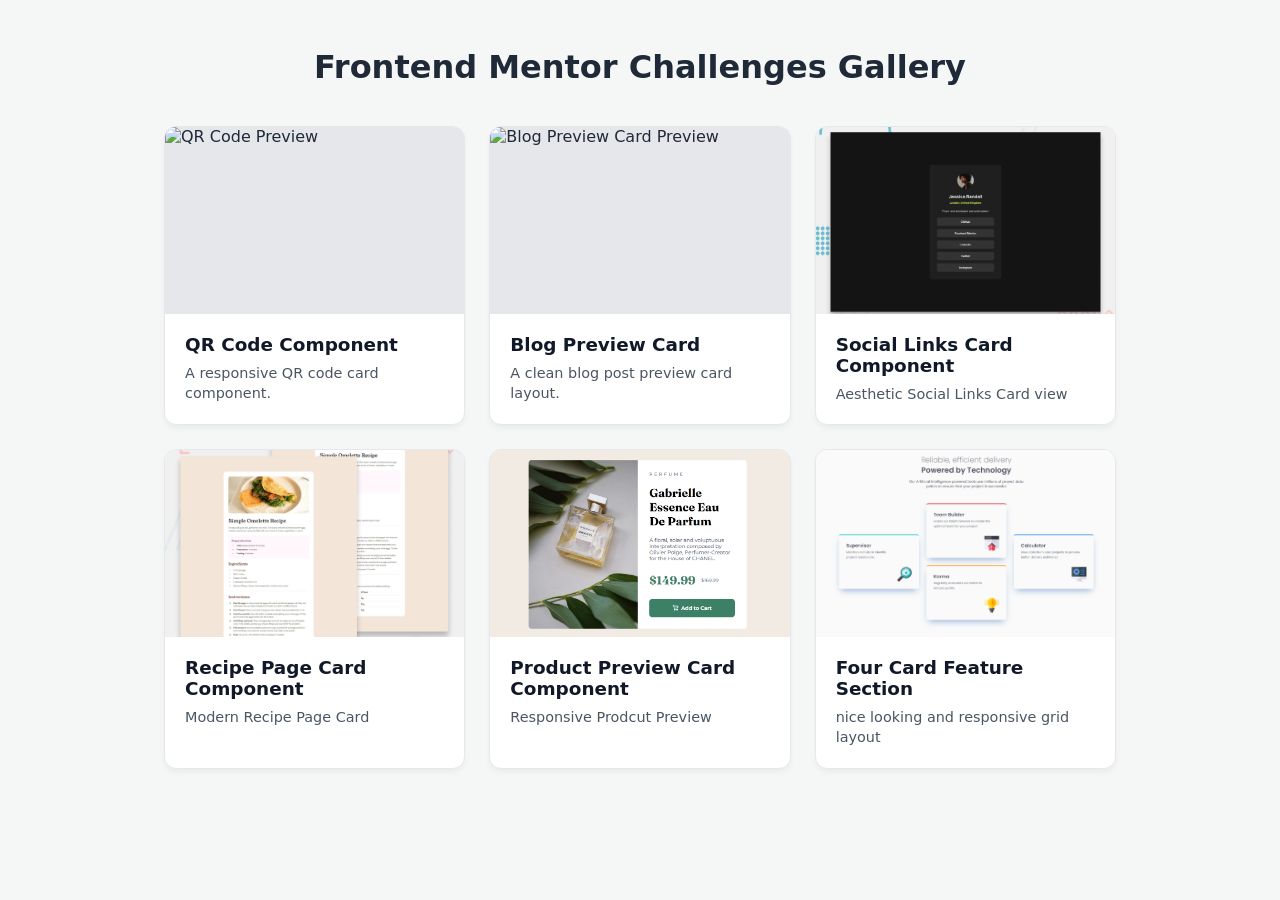
==== index.html @ 9559a1d9 "update index.html title" ====
<!doctype html>
<html lang="en">
  <head>
    <!-- Basic SEO -->
    <meta charset="UTF-8" />
    <meta name="viewport" content="width=device-width, initial-scale=1.0" />

    <title>Frontend Mentor Challenges Gallery</title>

    <meta
      name="description"
      content="A gallery of completed Frontend Mentor challenges built with HTML, CSS, and JavaScript."
    />

    <meta name="author" content="Hassan" />

    <link
      rel="canonical"
      href="https://hshs-dev.github.io/frontend-mentors-challenges-gallery/"
    />

    <!-- Crawling / indexing -->
    <meta name="robots" content="index, follow" />
    <meta name="googlebot" content="index, follow" />

    <!-- Google Search Console -->
    <meta
      name="google-site-verification"
      content="WT-BVpRYOQl_eDLcgLP6bUjwNSveT-SWrjxGq2roWMA"
    />

    <!-- Favicon -->
    <link rel="icon" type="image/svg+xml" href="./favicon.svg" />

    <!-- Open Graph -->
    <meta property="og:title" content="Frontend Mentor Challenges Gallery" />

    <meta
      property="og:description"
      content="A gallery of completed Frontend Mentor challenges built with HTML, CSS, and JavaScript."
    />

    <meta property="og:type" content="website" />

    <meta
      property="og:url"
      content="https://hshs-dev.github.io/frontend-mentors-challenges-gallery/"
    />

    <meta
      property="og:site_name"
      content="Frontend Mentor Challenges Gallery"
    />

    <meta property="og:locale" content="en_US" />

    <meta
      property="og:image"
      content="https://hshs-dev.github.io/frontend-mentors-challenges-gallery/og-image.png"
    />

    <meta property="og:image:type" content="image/png" />
    <meta property="og:image:width" content="1200" />
    <meta property="og:image:height" content="630" />

    <meta
      property="og:image:alt"
      content="Frontend Mentor Challenges Gallery"
    />

    <!-- X -->
    <meta name="twitter:card" content="summary_large_image" />

    <meta name="twitter:title" content="Frontend Mentor Challenges Gallery" />

    <meta
      name="twitter:description"
      content="A gallery of completed Frontend Mentor challenges built with HTML, CSS, and JavaScript."
    />

    <meta
      name="twitter:image"
      content="https://hshs-dev.github.io/frontend-mentors-challenges-gallery/og-image.png"
    />

    <meta
      name="twitter:image:alt"
      content="Frontend Mentor Challenges Gallery"
    />

    <!-- JSON-LD structured data -->
    <script type="application/ld+json">
      {
        "@context": "https://schema.org",
        "@graph": [
          {
            "@type": "WebSite",
            "@id": "https://hshs-dev.github.io/frontend-mentors-challenges-gallery/#website",
            "url": "https://hshs-dev.github.io/frontend-mentors-challenges-gallery/",
            "name": "Frontend Mentor Challenges Gallery",
            "description": "A gallery of completed Frontend Mentor challenges built with HTML, CSS, and JavaScript.",
            "inLanguage": "en-US"
          },
          {
            "@type": "CollectionPage",
            "@id": "https://hshs-dev.github.io/frontend-mentors-challenges-gallery/#collection",
            "url": "https://hshs-dev.github.io/frontend-mentors-challenges-gallery/",
            "name": "Frontend Mentor Challenges Gallery",
            "description": "A gallery of completed Frontend Mentor challenges built with HTML, CSS, and JavaScript.",
            "isPartOf": {
              "@id": "https://hshs-dev.github.io/frontend-mentors-challenges-gallery/#website"
            },
            "primaryImageOfPage": {
              "@type": "ImageObject",
              "url": "https://hshs-dev.github.io/frontend-mentors-challenges-gallery/og-image.png",
              "width": 1200,
              "height": 630
            },
            "mainEntity": {
              "@type": "ItemList",
              "numberOfItems": 6,
              "itemListOrder": "https://schema.org/ItemListOrderAscending",
              "itemListElement": [
                {
                  "@type": "ListItem",
                  "position": 1,
                  "name": "QR Code Component",
                  "url": "https://hshs-dev.github.io/frontend-mentors-challenges-gallery/qr-code-component/"
                },
                {
                  "@type": "ListItem",
                  "position": 2,
                  "name": "Blog Preview Card",
                  "url": "https://hshs-dev.github.io/frontend-mentors-challenges-gallery/blog-preview-card/"
                },
                {
                  "@type": "ListItem",
                  "position": 3,
                  "name": "Social Links Profile",
                  "url": "https://hshs-dev.github.io/frontend-mentors-challenges-gallery/social-links-profile-main/"
                },
                {
                  "@type": "ListItem",
                  "position": 4,
                  "name": "Recipe Page",
                  "url": "https://hshs-dev.github.io/frontend-mentors-challenges-gallery/recipe-page-main/"
                },
                {
                  "@type": "ListItem",
                  "position": 5,
                  "name": "Product Preview Card Component",
                  "url": "https://hshs-dev.github.io/frontend-mentors-challenges-gallery/product-preview-card-component-main/"
                },
                {
                  "@type": "ListItem",
                  "position": 6,
                  "name": "Four Card Feature Section",
                  "url": "https://hshs-dev.github.io/frontend-mentors-challenges-gallery/four-card-feature-section-master/"
                }
              ]
            }
          }
        ]
      }
    </script>

    <link rel="stylesheet" href="style.css" />
  </head>
  <body>
    <h1>Frontend Mentor Challenges Gallery</h1>

    <main class="gallery-grid">
      <!-- Challenge Card 1 -->
      <a href="./qr-code-component/" class="card">
        <div class="card-media">
          <img
            src="./qr-code-component/preview.jpg"
            alt="QR Code Preview"
            class="card-img"
          />
        </div>
        <div class="card-body">
          <div class="card-header">
            <h2>QR Code Component</h2>
          </div>
          <p>A responsive QR code card component.</p>
        </div>
      </a>

      <!-- Challenge Card 2 -->
      <a href="./blog-preview-card/" class="card">
        <div class="card-media">
          <img
            src="./blog-preview-card/preview.jpg"
            alt="Blog Preview Card Preview"
            class="card-img"
          />
        </div>
        <div class="card-body">
          <div class="card-header">
            <h2>Blog Preview Card</h2>
          </div>
          <p>A clean blog post preview card layout.</p>
        </div>
      </a>

      <!-- Challenge Card 3 -->
      <a href="./social-links-profile-main/" class="card">
        <div class="card-media">
          <img
            src="./social-links-profile-main/preview.jpg"
            alt="Social Links Card"
            class="card-img"
          />
        </div>
        <div class="card-body">
          <div class="card-header">
            <h2>Social Links Card Component</h2>
          </div>
          <p>Aesthetic Social Links Card view</p>
        </div>
      </a>

      <!-- Challenge Card 4 -->
      <a href="./recipe-page-main/" class="card">
        <div class="card-media">
          <img
            src="./recipe-page-main/preview.jpg"
            alt="Rcipe Page"
            class="card-img"
          />
        </div>
        <div class="card-body">
          <div class="card-header">
            <h2>Recipe Page Card Component</h2>
          </div>
          <p>Modern Recipe Page Card</p>
        </div>
      </a>

      <!-- Challenge Card 5 -->
      <a href="./product-preview-card-component-main/" class="card">
        <div class="card-media">
          <img
            src="./product-preview-card-component-main/final.png"
            alt="Product Preview Card"
            class="card-img"
          />
        </div>
        <div class="card-body">
          <div class="card-header">
            <h2>Product Preview Card Component</h2>
          </div>
          <p>Responsive Prodcut Preview</p>
        </div>
      </a>

      <!-- Challenge Card 6 -->
      <a href="./four-card-feature-section-master/" class="card">
        <div class="card-media">
          <img
            src="./four-card-feature-section-master/Screenshot.png"
            alt="Four Card Feature Section"
            class="card-img"
          />
        </div>
        <div class="card-body">
          <div class="card-header">
            <h2>Four Card Feature Section</h2>
          </div>
          <p>nice looking and responsive grid layout</p>
        </div>
      </a>
    </main>
  </body>
</html>
---- style.css ----
* {
  box-sizing: border-box;
  margin: 0;
  padding: 0;
}

body {
  font-family:
    system-ui,
    -apple-system,
    sans-serif;
  background-color: #f4f7f6;
  color: #1f2937;
  max-width: 1000px;
  margin: 0 auto;
  padding: 3rem 1.5rem;
}

h1 {
  text-align: center;
  margin-bottom: 2.5rem;
  font-size: 2rem;
}

.gallery-grid {
  display: grid;
  grid-template-columns: 1fr;
  gap: 1.5rem;
}

@media (min-width: 48rem) {
  .gallery-grid {
    grid-template-columns: repeat(2, 1fr);
  }
}

@media (min-width: 64rem) {
  .gallery-grid {
    grid-template-columns: repeat(3, 1fr);
  }
}

.card {
  background: #ffffff;
  border-radius: 12px;
  text-decoration: none;
  color: inherit;
  box-shadow: 0 4px 6px -1px rgba(0, 0, 0, 0.05);
  transition:
    transform 0.2s ease,
    box-shadow 0.2s ease;
  border: 1px solid #e5e7eb;
  overflow: hidden;
  display: flex;
  flex-direction: column;
}

/* Image Wrapper & Zoom Effect */
.card-media {
  width: 100%;
  aspect-ratio: 16 / 10;
  background-color: #e5e7eb;
  overflow: hidden;
}

.card-img {
  width: 100%;
  height: 100%;
  object-fit: cover;
  transition: transform 0.3s ease;
}

.card:hover {
  transform: translateY(-4px);
  box-shadow: 0 10px 15px -3px rgba(0, 0, 0, 0.1);
  border-color: #d1d5db;
}

.card:hover .card-img {
  transform: scale(1.05);
}

/* Card Content Structure */
.card-body {
  padding: 1.25rem;
  display: flex;
  flex-direction: column;
  gap: 0.5rem;
}

.card-header {
  display: flex;
  align-items: center;
  justify-content: space-between;
}

.card-header h2 {
  font-size: 1.15rem;
  color: #111827;
}

.card-icon {
  width: 20px;
  height: 20px;
  opacity: 0.7;
  transition: opacity 0.2s ease;
}

.card:hover .card-icon {
  opacity: 1;
}

.card p {
  font-size: 0.9rem;
  color: #4b5563;
  line-height: 1.4;
}
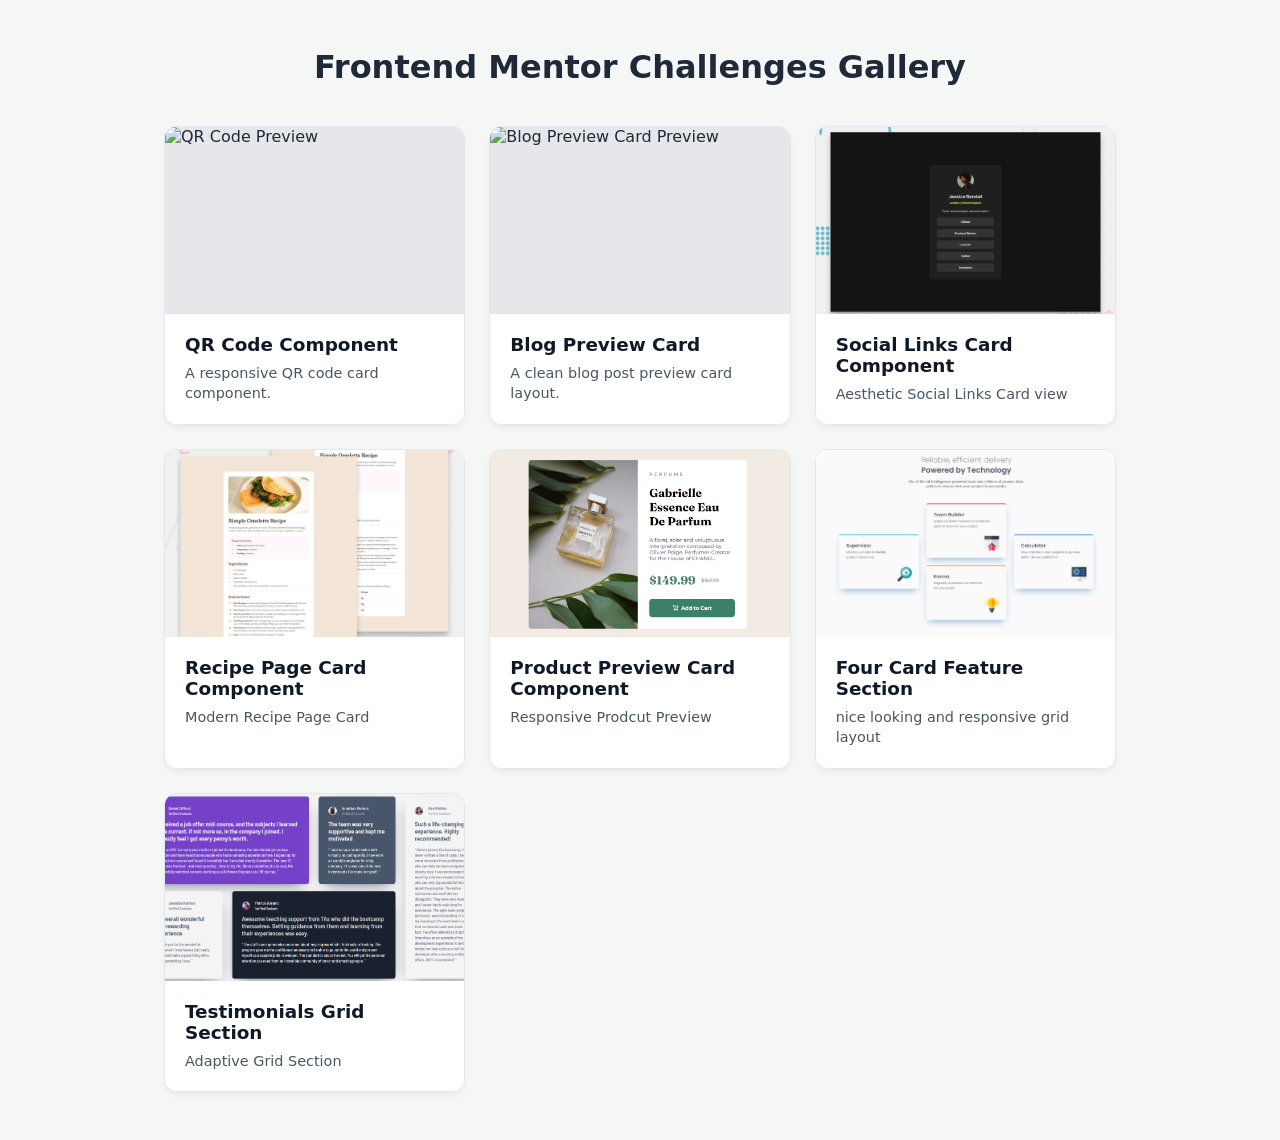
==== commit b1e79b00: "add a new challenge: Testimonials Grid Section" ====
--- a/index.html
+++ b/index.html
@@ -271,6 +271,23 @@
           <p>nice looking and responsive grid layout</p>
         </div>
       </a>
+
+      <!-- Challenge Card 7 -->
+      <a href="./testimonials-grid-section-main/" class="card">
+        <div class="card-media">
+          <img
+            src="./testimonials-grid-section-main/Screenshot.png"
+            alt="Testimonials Grid Section"
+            class="card-img"
+          />
+        </div>
+        <div class="card-body">
+          <div class="card-header">
+            <h2>Testimonials Grid Section</h2>
+          </div>
+          <p>Adaptive Grid Section</p>
+        </div>
+      </a>
     </main>
   </body>
 </html>
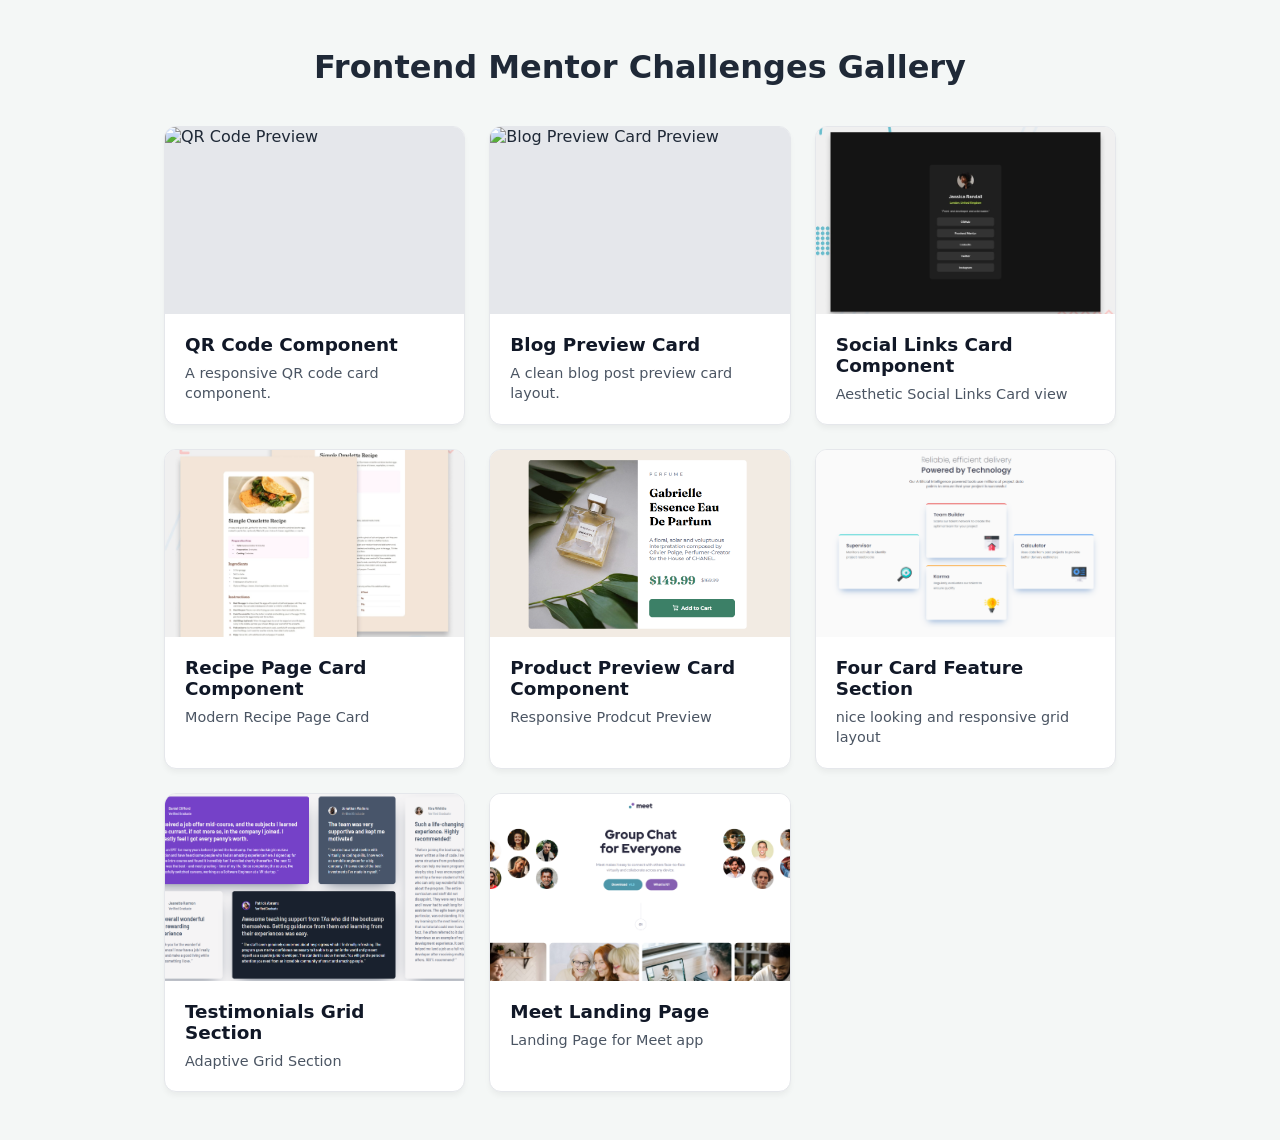
==== commit 85723a81: "add meet landing page challenge to the gallery" ====
--- a/index.html
+++ b/index.html
@@ -288,6 +288,23 @@
           <p>Adaptive Grid Section</p>
         </div>
       </a>
+
+      <!-- Challenge Card 8 -->
+      <a href="./meet-landing-page/" class="card">
+        <div class="card-media">
+          <img
+            src="./meet-landing-page/Screenshot.png"
+            alt="Meet Landing Page"
+            class="card-img"
+          />
+        </div>
+        <div class="card-body">
+          <div class="card-header">
+            <h2>Meet Landing Page</h2>
+          </div>
+          <p>Landing Page for Meet app</p>
+        </div>
+      </a>
     </main>
   </body>
 </html>
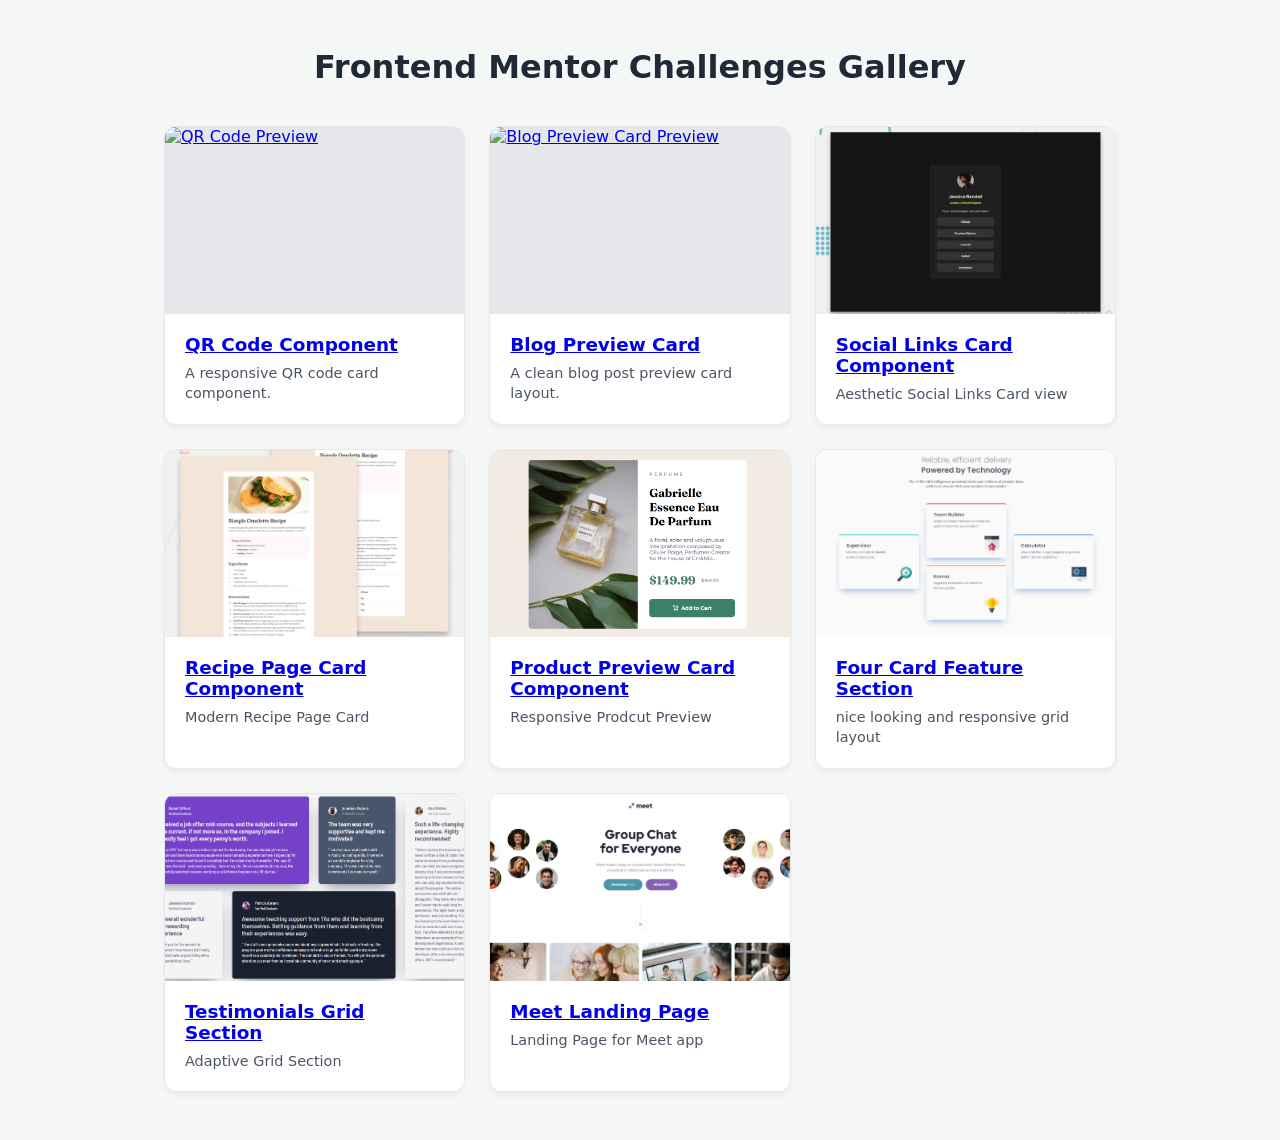
==== commit 80e7902b: "Add separate live and source links to gallery cards" ====
--- a/index.html
+++ b/index.html
@@ -171,140 +171,292 @@
 
     <main class="gallery-grid">
       <!-- Challenge Card 1 -->
-      <a href="./qr-code-component/" class="card">
-        <div class="card-media">
+      <article class="card">
+        <a href="./qr-code-component/" class="card-media">
           <img
             src="./qr-code-component/preview.jpg"
             alt="QR Code Preview"
             class="card-img"
           />
-        </div>
-        <div class="card-body">
-          <div class="card-header">
-            <h2>QR Code Component</h2>
+        </a>
+        <div class="card-body">
+          <div class="card-header">
+            <h2>
+              <a href="./qr-code-component/" class="card-title">QR Code Component</a>
+            </h2>
+            <a
+              class="repo-link"
+              href="https://github.com/HsHs-dev/frontend-mentors-challenges-gallery/tree/main/qr-code-component"
+              aria-label="View QR Code Component source code on GitHub"
+            >
+              <svg
+                class="repo-icon"
+                viewBox="0 0 16 16"
+                fill="currentColor"
+                aria-hidden="true"
+              >
+                <path
+                  fill-rule="evenodd"
+                  d="M8 0C3.58 0 0 3.58 0 8c0 3.54 2.29 6.53 5.47 7.59.4.07.55-.17.55-.38 0-.19-.01-.82-.01-1.49-2.01.37-2.53-.49-2.69-.94-.09-.23-.48-.94-.82-1.13-.28-.15-.68-.52-.01-.53.63-.01 1.08.58 1.23.82.72 1.21 1.87.87 2.33.66.07-.52.28-.87.51-1.07-1.78-.2-3.64-.89-3.64-3.95 0-.87.31-1.59.82-2.15-.08-.2-.36-1.02.08-2.12 0 0 .67-.21 2.2.82.64-.18 1.32-.27 2-.27.68 0 1.36.09 2 .27 1.53-1.04 2.2-.82 2.2-.82.44 1.1.16 1.92.08 2.12.51.56.82 1.27.82 2.15 0 3.07-1.87 3.75-3.65 3.95.29.25.54.73.54 1.48 0 1.07-.01 1.93-.01 2.2 0 .21.15.46.55.38A8.013 8.013 0 0 0 16 8c0-4.42-3.58-8-8-8z"
+                />
+              </svg>
+            </a>
           </div>
           <p>A responsive QR code card component.</p>
         </div>
-      </a>
+      </article>
 
       <!-- Challenge Card 2 -->
-      <a href="./blog-preview-card/" class="card">
-        <div class="card-media">
+      <article class="card">
+        <a href="./blog-preview-card/" class="card-media">
           <img
             src="./blog-preview-card/preview.jpg"
             alt="Blog Preview Card Preview"
             class="card-img"
           />
-        </div>
-        <div class="card-body">
-          <div class="card-header">
-            <h2>Blog Preview Card</h2>
+        </a>
+        <div class="card-body">
+          <div class="card-header">
+            <h2>
+              <a href="./blog-preview-card/" class="card-title">Blog Preview Card</a>
+            </h2>
+            <a
+              class="repo-link"
+              href="https://github.com/HsHs-dev/frontend-mentors-challenges-gallery/tree/main/blog-preview-card"
+              aria-label="View Blog Preview Card source code on GitHub"
+            >
+              <svg
+                class="repo-icon"
+                viewBox="0 0 16 16"
+                fill="currentColor"
+                aria-hidden="true"
+              >
+                <path
+                  fill-rule="evenodd"
+                  d="M8 0C3.58 0 0 3.58 0 8c0 3.54 2.29 6.53 5.47 7.59.4.07.55-.17.55-.38 0-.19-.01-.82-.01-1.49-2.01.37-2.53-.49-2.69-.94-.09-.23-.48-.94-.82-1.13-.28-.15-.68-.52-.01-.53.63-.01 1.08.58 1.23.82.72 1.21 1.87.87 2.33.66.07-.52.28-.87.51-1.07-1.78-.2-3.64-.89-3.64-3.95 0-.87.31-1.59.82-2.15-.08-.2-.36-1.02.08-2.12 0 0 .67-.21 2.2.82.64-.18 1.32-.27 2-.27.68 0 1.36.09 2 .27 1.53-1.04 2.2-.82 2.2-.82.44 1.1.16 1.92.08 2.12.51.56.82 1.27.82 2.15 0 3.07-1.87 3.75-3.65 3.95.29.25.54.73.54 1.48 0 1.07-.01 1.93-.01 2.2 0 .21.15.46.55.38A8.013 8.013 0 0 0 16 8c0-4.42-3.58-8-8-8z"
+                />
+              </svg>
+            </a>
           </div>
           <p>A clean blog post preview card layout.</p>
         </div>
-      </a>
+      </article>
 
       <!-- Challenge Card 3 -->
-      <a href="./social-links-profile-main/" class="card">
-        <div class="card-media">
+      <article class="card">
+        <a href="./social-links-profile-main/" class="card-media">
           <img
             src="./social-links-profile-main/preview.jpg"
             alt="Social Links Card"
             class="card-img"
           />
-        </div>
-        <div class="card-body">
-          <div class="card-header">
-            <h2>Social Links Card Component</h2>
+        </a>
+        <div class="card-body">
+          <div class="card-header">
+            <h2>
+              <a href="./social-links-profile-main/" class="card-title">Social Links Card Component</a>
+            </h2>
+            <a
+              class="repo-link"
+              href="https://github.com/HsHs-dev/frontend-mentors-challenges-gallery/tree/main/social-links-profile-main"
+              aria-label="View Social Links Card Component source code on GitHub"
+            >
+              <svg
+                class="repo-icon"
+                viewBox="0 0 16 16"
+                fill="currentColor"
+                aria-hidden="true"
+              >
+                <path
+                  fill-rule="evenodd"
+                  d="M8 0C3.58 0 0 3.58 0 8c0 3.54 2.29 6.53 5.47 7.59.4.07.55-.17.55-.38 0-.19-.01-.82-.01-1.49-2.01.37-2.53-.49-2.69-.94-.09-.23-.48-.94-.82-1.13-.28-.15-.68-.52-.01-.53.63-.01 1.08.58 1.23.82.72 1.21 1.87.87 2.33.66.07-.52.28-.87.51-1.07-1.78-.2-3.64-.89-3.64-3.95 0-.87.31-1.59.82-2.15-.08-.2-.36-1.02.08-2.12 0 0 .67-.21 2.2.82.64-.18 1.32-.27 2-.27.68 0 1.36.09 2 .27 1.53-1.04 2.2-.82 2.2-.82.44 1.1.16 1.92.08 2.12.51.56.82 1.27.82 2.15 0 3.07-1.87 3.75-3.65 3.95.29.25.54.73.54 1.48 0 1.07-.01 1.93-.01 2.2 0 .21.15.46.55.38A8.013 8.013 0 0 0 16 8c0-4.42-3.58-8-8-8z"
+                />
+              </svg>
+            </a>
           </div>
           <p>Aesthetic Social Links Card view</p>
         </div>
-      </a>
+      </article>
 
       <!-- Challenge Card 4 -->
-      <a href="./recipe-page-main/" class="card">
-        <div class="card-media">
+      <article class="card">
+        <a href="./recipe-page-main/" class="card-media">
           <img
             src="./recipe-page-main/preview.jpg"
             alt="Rcipe Page"
             class="card-img"
           />
-        </div>
-        <div class="card-body">
-          <div class="card-header">
-            <h2>Recipe Page Card Component</h2>
+        </a>
+        <div class="card-body">
+          <div class="card-header">
+            <h2>
+              <a href="./recipe-page-main/" class="card-title">Recipe Page Card Component</a>
+            </h2>
+            <a
+              class="repo-link"
+              href="https://github.com/HsHs-dev/frontend-mentors-challenges-gallery/tree/main/recipe-page-main"
+              aria-label="View Recipe Page Card Component source code on GitHub"
+            >
+              <svg
+                class="repo-icon"
+                viewBox="0 0 16 16"
+                fill="currentColor"
+                aria-hidden="true"
+              >
+                <path
+                  fill-rule="evenodd"
+                  d="M8 0C3.58 0 0 3.58 0 8c0 3.54 2.29 6.53 5.47 7.59.4.07.55-.17.55-.38 0-.19-.01-.82-.01-1.49-2.01.37-2.53-.49-2.69-.94-.09-.23-.48-.94-.82-1.13-.28-.15-.68-.52-.01-.53.63-.01 1.08.58 1.23.82.72 1.21 1.87.87 2.33.66.07-.52.28-.87.51-1.07-1.78-.2-3.64-.89-3.64-3.95 0-.87.31-1.59.82-2.15-.08-.2-.36-1.02.08-2.12 0 0 .67-.21 2.2.82.64-.18 1.32-.27 2-.27.68 0 1.36.09 2 .27 1.53-1.04 2.2-.82 2.2-.82.44 1.1.16 1.92.08 2.12.51.56.82 1.27.82 2.15 0 3.07-1.87 3.75-3.65 3.95.29.25.54.73.54 1.48 0 1.07-.01 1.93-.01 2.2 0 .21.15.46.55.38A8.013 8.013 0 0 0 16 8c0-4.42-3.58-8-8-8z"
+                />
+              </svg>
+            </a>
           </div>
           <p>Modern Recipe Page Card</p>
         </div>
-      </a>
+      </article>
 
       <!-- Challenge Card 5 -->
-      <a href="./product-preview-card-component-main/" class="card">
-        <div class="card-media">
+      <article class="card">
+        <a href="./product-preview-card-component-main/" class="card-media">
           <img
             src="./product-preview-card-component-main/final.png"
             alt="Product Preview Card"
             class="card-img"
           />
-        </div>
-        <div class="card-body">
-          <div class="card-header">
-            <h2>Product Preview Card Component</h2>
+        </a>
+        <div class="card-body">
+          <div class="card-header">
+            <h2>
+              <a href="./product-preview-card-component-main/" class="card-title">Product Preview Card Component</a>
+            </h2>
+            <a
+              class="repo-link"
+              href="https://github.com/HsHs-dev/frontend-mentors-challenges-gallery/tree/main/product-preview-card-component-main"
+              aria-label="View Product Preview Card Component source code on GitHub"
+            >
+              <svg
+                class="repo-icon"
+                viewBox="0 0 16 16"
+                fill="currentColor"
+                aria-hidden="true"
+              >
+                <path
+                  fill-rule="evenodd"
+                  d="M8 0C3.58 0 0 3.58 0 8c0 3.54 2.29 6.53 5.47 7.59.4.07.55-.17.55-.38 0-.19-.01-.82-.01-1.49-2.01.37-2.53-.49-2.69-.94-.09-.23-.48-.94-.82-1.13-.28-.15-.68-.52-.01-.53.63-.01 1.08.58 1.23.82.72 1.21 1.87.87 2.33.66.07-.52.28-.87.51-1.07-1.78-.2-3.64-.89-3.64-3.95 0-.87.31-1.59.82-2.15-.08-.2-.36-1.02.08-2.12 0 0 .67-.21 2.2.82.64-.18 1.32-.27 2-.27.68 0 1.36.09 2 .27 1.53-1.04 2.2-.82 2.2-.82.44 1.1.16 1.92.08 2.12.51.56.82 1.27.82 2.15 0 3.07-1.87 3.75-3.65 3.95.29.25.54.73.54 1.48 0 1.07-.01 1.93-.01 2.2 0 .21.15.46.55.38A8.013 8.013 0 0 0 16 8c0-4.42-3.58-8-8-8z"
+                />
+              </svg>
+            </a>
           </div>
           <p>Responsive Prodcut Preview</p>
         </div>
-      </a>
+      </article>
 
       <!-- Challenge Card 6 -->
-      <a href="./four-card-feature-section-master/" class="card">
-        <div class="card-media">
+      <article class="card">
+        <a href="./four-card-feature-section-master/" class="card-media">
           <img
             src="./four-card-feature-section-master/Screenshot.png"
             alt="Four Card Feature Section"
             class="card-img"
           />
-        </div>
-        <div class="card-body">
-          <div class="card-header">
-            <h2>Four Card Feature Section</h2>
+        </a>
+        <div class="card-body">
+          <div class="card-header">
+            <h2>
+              <a href="./four-card-feature-section-master/" class="card-title">Four Card Feature Section</a>
+            </h2>
+            <a
+              class="repo-link"
+              href="https://github.com/HsHs-dev/frontend-mentors-challenges-gallery/tree/main/four-card-feature-section-master"
+              aria-label="View Four Card Feature Section source code on GitHub"
+            >
+              <svg
+                class="repo-icon"
+                viewBox="0 0 16 16"
+                fill="currentColor"
+                aria-hidden="true"
+              >
+                <path
+                  fill-rule="evenodd"
+                  d="M8 0C3.58 0 0 3.58 0 8c0 3.54 2.29 6.53 5.47 7.59.4.07.55-.17.55-.38 0-.19-.01-.82-.01-1.49-2.01.37-2.53-.49-2.69-.94-.09-.23-.48-.94-.82-1.13-.28-.15-.68-.52-.01-.53.63-.01 1.08.58 1.23.82.72 1.21 1.87.87 2.33.66.07-.52.28-.87.51-1.07-1.78-.2-3.64-.89-3.64-3.95 0-.87.31-1.59.82-2.15-.08-.2-.36-1.02.08-2.12 0 0 .67-.21 2.2.82.64-.18 1.32-.27 2-.27.68 0 1.36.09 2 .27 1.53-1.04 2.2-.82 2.2-.82.44 1.1.16 1.92.08 2.12.51.56.82 1.27.82 2.15 0 3.07-1.87 3.75-3.65 3.95.29.25.54.73.54 1.48 0 1.07-.01 1.93-.01 2.2 0 .21.15.46.55.38A8.013 8.013 0 0 0 16 8c0-4.42-3.58-8-8-8z"
+                />
+              </svg>
+            </a>
           </div>
           <p>nice looking and responsive grid layout</p>
         </div>
-      </a>
+      </article>
 
       <!-- Challenge Card 7 -->
-      <a href="./testimonials-grid-section-main/" class="card">
-        <div class="card-media">
+      <article class="card">
+        <a href="./testimonials-grid-section-main/" class="card-media">
           <img
             src="./testimonials-grid-section-main/Screenshot.png"
             alt="Testimonials Grid Section"
             class="card-img"
           />
-        </div>
-        <div class="card-body">
-          <div class="card-header">
-            <h2>Testimonials Grid Section</h2>
+        </a>
+        <div class="card-body">
+          <div class="card-header">
+            <h2>
+              <a href="./testimonials-grid-section-main/" class="card-title">Testimonials Grid Section</a>
+            </h2>
+            <a
+              class="repo-link"
+              href="https://github.com/HsHs-dev/frontend-mentors-challenges-gallery/tree/main/testimonials-grid-section-main"
+              aria-label="View Testimonials Grid Section source code on GitHub"
+            >
+              <svg
+                class="repo-icon"
+                viewBox="0 0 16 16"
+                fill="currentColor"
+                aria-hidden="true"
+              >
+                <path
+                  fill-rule="evenodd"
+                  d="M8 0C3.58 0 0 3.58 0 8c0 3.54 2.29 6.53 5.47 7.59.4.07.55-.17.55-.38 0-.19-.01-.82-.01-1.49-2.01.37-2.53-.49-2.69-.94-.09-.23-.48-.94-.82-1.13-.28-.15-.68-.52-.01-.53.63-.01 1.08.58 1.23.82.72 1.21 1.87.87 2.33.66.07-.52.28-.87.51-1.07-1.78-.2-3.64-.89-3.64-3.95 0-.87.31-1.59.82-2.15-.08-.2-.36-1.02.08-2.12 0 0 .67-.21 2.2.82.64-.18 1.32-.27 2-.27.68 0 1.36.09 2 .27 1.53-1.04 2.2-.82 2.2-.82.44 1.1.16 1.92.08 2.12.51.56.82 1.27.82 2.15 0 3.07-1.87 3.75-3.65 3.95.29.25.54.73.54 1.48 0 1.07-.01 1.93-.01 2.2 0 .21.15.46.55.38A8.013 8.013 0 0 0 16 8c0-4.42-3.58-8-8-8z"
+                />
+              </svg>
+            </a>
           </div>
           <p>Adaptive Grid Section</p>
         </div>
-      </a>
+      </article>
 
       <!-- Challenge Card 8 -->
-      <a href="./meet-landing-page/" class="card">
-        <div class="card-media">
+      <article class="card">
+        <a href="./meet-landing-page/" class="card-media">
           <img
             src="./meet-landing-page/Screenshot.png"
             alt="Meet Landing Page"
             class="card-img"
           />
-        </div>
-        <div class="card-body">
-          <div class="card-header">
-            <h2>Meet Landing Page</h2>
+        </a>
+        <div class="card-body">
+          <div class="card-header">
+            <h2>
+              <a href="./meet-landing-page/" class="card-title">Meet Landing Page</a>
+            </h2>
+            <a
+              class="repo-link"
+              href="https://github.com/HsHs-dev/frontend-mentors-challenges-gallery/tree/main/meet-landing-page"
+              aria-label="View Meet Landing Page source code on GitHub"
+            >
+              <svg
+                class="repo-icon"
+                viewBox="0 0 16 16"
+                fill="currentColor"
+                aria-hidden="true"
+              >
+                <path
+                  fill-rule="evenodd"
+                  d="M8 0C3.58 0 0 3.58 0 8c0 3.54 2.29 6.53 5.47 7.59.4.07.55-.17.55-.38 0-.19-.01-.82-.01-1.49-2.01.37-2.53-.49-2.69-.94-.09-.23-.48-.94-.82-1.13-.28-.15-.68-.52-.01-.53.63-.01 1.08.58 1.23.82.72 1.21 1.87.87 2.33.66.07-.52.28-.87.51-1.07-1.78-.2-3.64-.89-3.64-3.95 0-.87.31-1.59.82-2.15-.08-.2-.36-1.02.08-2.12 0 0 .67-.21 2.2.82.64-.18 1.32-.27 2-.27.68 0 1.36.09 2 .27 1.53-1.04 2.2-.82 2.2-.82.44 1.1.16 1.92.08 2.12.51.56.82 1.27.82 2.15 0 3.07-1.87 3.75-3.65 3.95.29.25.54.73.54 1.48 0 1.07-.01 1.93-.01 2.2 0 .21.15.46.55.38A8.013 8.013 0 0 0 16 8c0-4.42-3.58-8-8-8z"
+                />
+              </svg>
+            </a>
           </div>
           <p>Landing Page for Meet app</p>
         </div>
-      </a>
+      </article>
     </main>
   </body>
 </html>
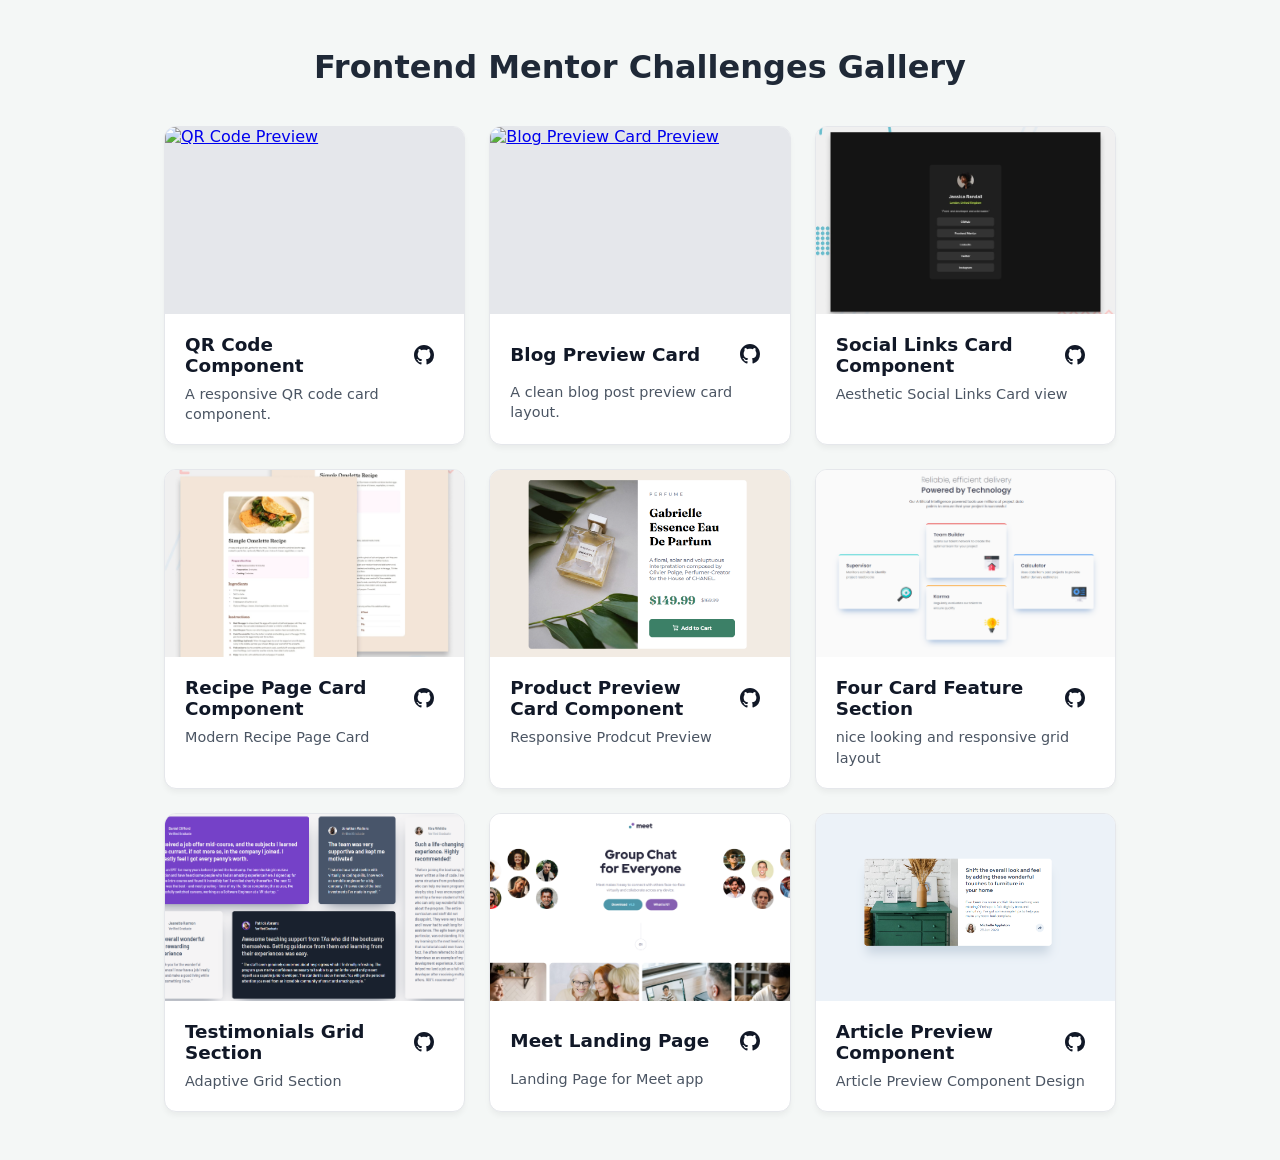
==== commit 5f54869a: "add new challenge: articel preview component" ====
--- a/index.html
+++ b/index.html
@@ -182,7 +182,9 @@
         <div class="card-body">
           <div class="card-header">
             <h2>
-              <a href="./qr-code-component/" class="card-title">QR Code Component</a>
+              <a href="./qr-code-component/" class="card-title"
+                >QR Code Component</a
+              >
             </h2>
             <a
               class="repo-link"
@@ -218,7 +220,9 @@
         <div class="card-body">
           <div class="card-header">
             <h2>
-              <a href="./blog-preview-card/" class="card-title">Blog Preview Card</a>
+              <a href="./blog-preview-card/" class="card-title"
+                >Blog Preview Card</a
+              >
             </h2>
             <a
               class="repo-link"
@@ -254,7 +258,9 @@
         <div class="card-body">
           <div class="card-header">
             <h2>
-              <a href="./social-links-profile-main/" class="card-title">Social Links Card Component</a>
+              <a href="./social-links-profile-main/" class="card-title"
+                >Social Links Card Component</a
+              >
             </h2>
             <a
               class="repo-link"
@@ -290,7 +296,9 @@
         <div class="card-body">
           <div class="card-header">
             <h2>
-              <a href="./recipe-page-main/" class="card-title">Recipe Page Card Component</a>
+              <a href="./recipe-page-main/" class="card-title"
+                >Recipe Page Card Component</a
+              >
             </h2>
             <a
               class="repo-link"
@@ -326,7 +334,11 @@
         <div class="card-body">
           <div class="card-header">
             <h2>
-              <a href="./product-preview-card-component-main/" class="card-title">Product Preview Card Component</a>
+              <a
+                href="./product-preview-card-component-main/"
+                class="card-title"
+                >Product Preview Card Component</a
+              >
             </h2>
             <a
               class="repo-link"
@@ -362,7 +374,9 @@
         <div class="card-body">
           <div class="card-header">
             <h2>
-              <a href="./four-card-feature-section-master/" class="card-title">Four Card Feature Section</a>
+              <a href="./four-card-feature-section-master/" class="card-title"
+                >Four Card Feature Section</a
+              >
             </h2>
             <a
               class="repo-link"
@@ -398,7 +412,9 @@
         <div class="card-body">
           <div class="card-header">
             <h2>
-              <a href="./testimonials-grid-section-main/" class="card-title">Testimonials Grid Section</a>
+              <a href="./testimonials-grid-section-main/" class="card-title"
+                >Testimonials Grid Section</a
+              >
             </h2>
             <a
               class="repo-link"
@@ -434,7 +450,9 @@
         <div class="card-body">
           <div class="card-header">
             <h2>
-              <a href="./meet-landing-page/" class="card-title">Meet Landing Page</a>
+              <a href="./meet-landing-page/" class="card-title"
+                >Meet Landing Page</a
+              >
             </h2>
             <a
               class="repo-link"
@@ -455,6 +473,44 @@
             </a>
           </div>
           <p>Landing Page for Meet app</p>
+        </div>
+      </article>
+
+      <!-- Challenge Card 9 -->
+      <article class="card">
+        <a href="./article-preview-component-master/" class="card-media">
+          <img
+            src="./article-preview-component-master/Screenshot.png"
+            alt="Article Preview Component"
+            class="card-img"
+          />
+        </a>
+        <div class="card-body">
+          <div class="card-header">
+            <h2>
+              <a href="./article-preview-component-master/" class="card-title"
+                >Article Preview Component
+              </a>
+            </h2>
+            <a
+              class="repo-link"
+              href="https://github.com/HsHs-dev/article-preview-component"
+              aria-label="View Article Preview Component source code on GitHub"
+            >
+              <svg
+                class="repo-icon"
+                viewBox="0 0 16 16"
+                fill="currentColor"
+                aria-hidden="true"
+              >
+                <path
+                  fill-rule="evenodd"
+                  d="M8 0C3.58 0 0 3.58 0 8c0 3.54 2.29 6.53 5.47 7.59.4.07.55-.17.55-.38 0-.19-.01-.82-.01-1.49-2.01.37-2.53-.49-2.69-.94-.09-.23-.48-.94-.82-1.13-.28-.15-.68-.52-.01-.53.63-.01 1.08.58 1.23.82.72 1.21 1.87.87 2.33.66.07-.52.28-.87.51-1.07-1.78-.2-3.64-.89-3.64-3.95 0-.87.31-1.59.82-2.15-.08-.2-.36-1.02.08-2.12 0 0 .67-.21 2.2.82.64-.18 1.32-.27 2-.27.68 0 1.36.09 2 .27 1.53-1.04 2.2-.82 2.2-.82.44 1.1.16 1.92.08 2.12.51.56.82 1.27.82 2.15 0 3.07-1.87 3.75-3.65 3.95.29.25.54.73.54 1.48 0 1.07-.01 1.93-.01 2.2 0 .21.15.46.55.38A8.013 8.013 0 0 0 16 8c0-4.42-3.58-8-8-8z"
+                />
+              </svg>
+            </a>
+          </div>
+          <p>Article Preview Component Design</p>
         </div>
       </article>
     </main>
--- a/style.css
+++ b/style.css
@@ -57,6 +57,7 @@
 
 /* Image Wrapper & Zoom Effect */
 .card-media {
+  display: block;
   width: 100%;
   aspect-ratio: 16 / 10;
   background-color: #e5e7eb;
@@ -64,6 +65,7 @@
 }
 
 .card-img {
+  display: block;
   width: 100%;
   height: 100%;
   object-fit: cover;
@@ -92,6 +94,7 @@
   display: flex;
   align-items: center;
   justify-content: space-between;
+  gap: 0.75rem;
 }
 
 .card-header h2 {
@@ -99,15 +102,40 @@
   color: #111827;
 }
 
-.card-icon {
-  width: 20px;
-  height: 20px;
-  opacity: 0.7;
-  transition: opacity 0.2s ease;
+.card-title {
+  color: inherit;
+  text-decoration: none;
 }
 
-.card:hover .card-icon {
-  opacity: 1;
+.card-title:hover {
+  text-decoration: underline;
+}
+
+.repo-link {
+  display: inline-flex;
+  align-items: center;
+  justify-content: center;
+  flex-shrink: 0;
+  width: 2.5rem;
+  height: 2.5rem;
+  color: #111827;
+  border-radius: 0.5rem;
+  transition: background-color 150ms ease;
+}
+
+.repo-link:hover {
+  background-color: #f3f4f6;
+}
+
+.repo-link:focus-visible {
+  outline: 2px solid currentColor;
+  outline-offset: 3px;
+}
+
+.repo-icon {
+  display: block;
+  width: 1.25rem;
+  height: 1.25rem;
 }
 
 .card p {
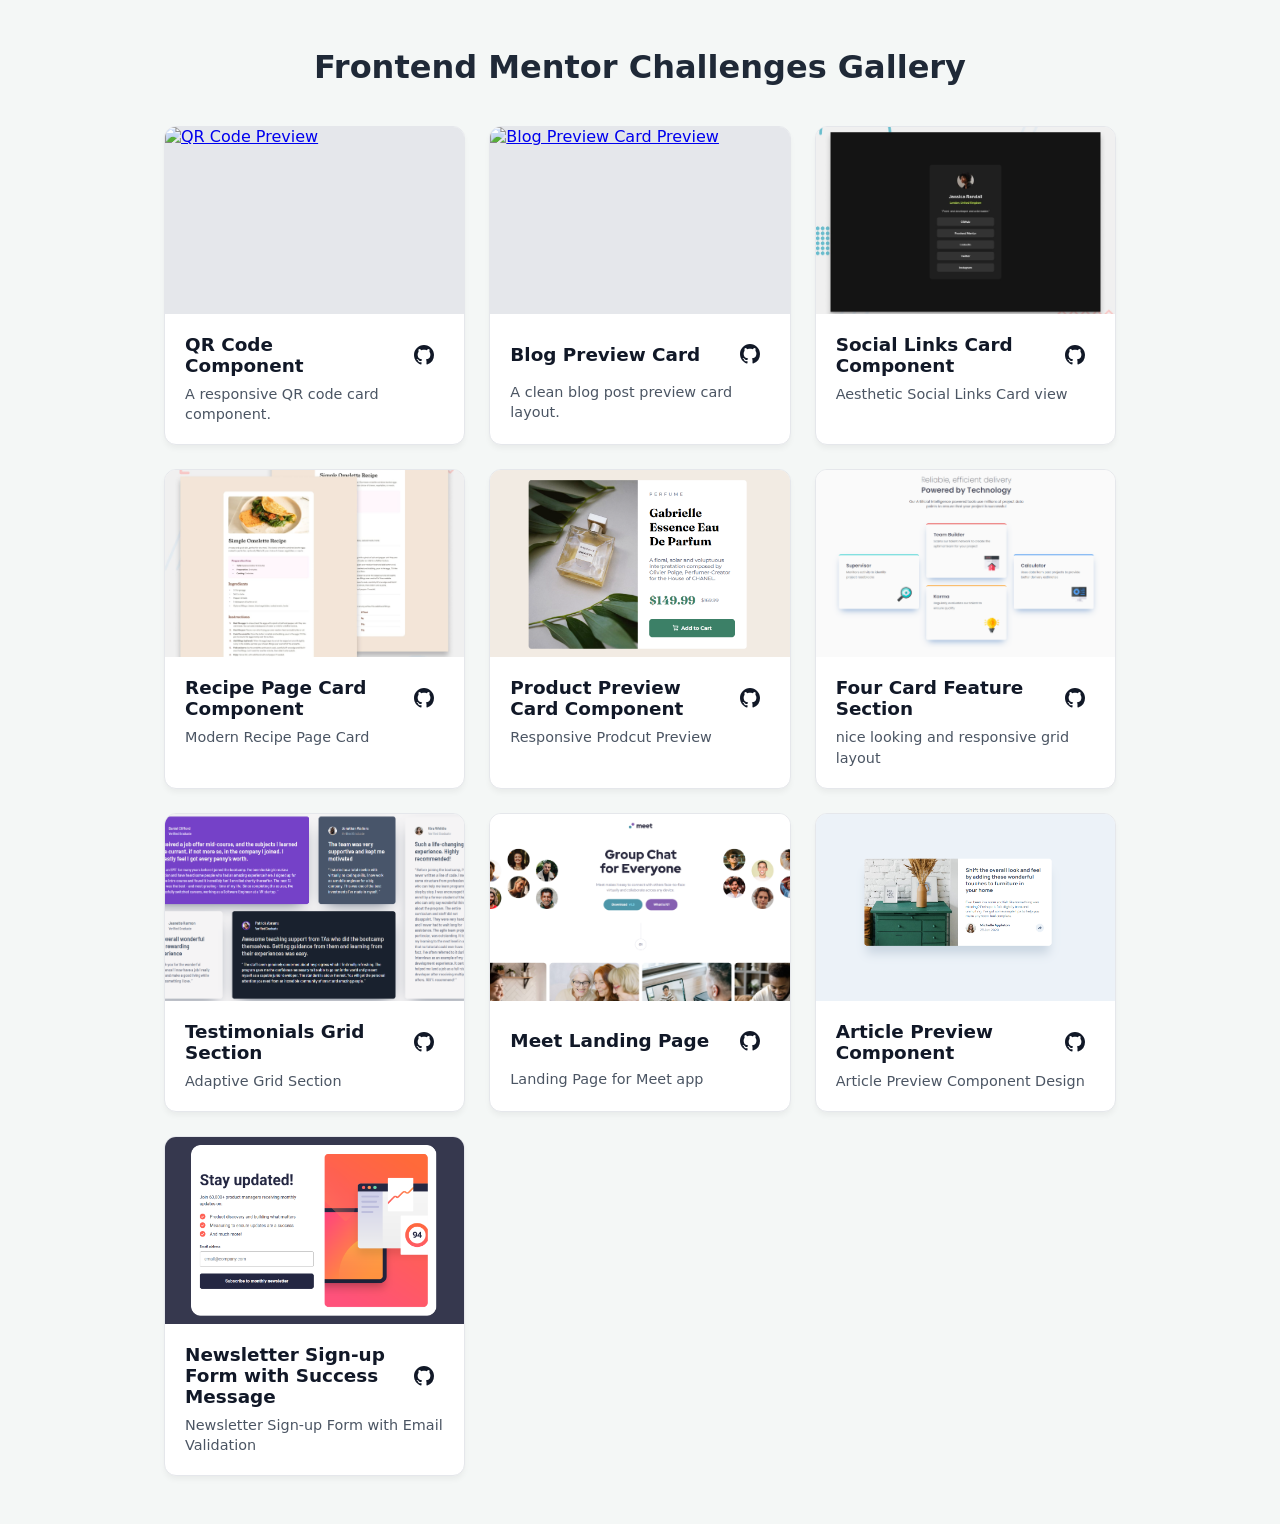
==== commit bcf0c0df: "add new challenge: newsletter sign up with success message" ====
--- a/index.html
+++ b/index.html
@@ -494,7 +494,7 @@
             </h2>
             <a
               class="repo-link"
-              href="https://github.com/HsHs-dev/article-preview-component"
+              href="https://github.com/HsHs-dev/frontend-mentors-challenges-gallery/tree/main/article-preview-component-master"
               aria-label="View Article Preview Component source code on GitHub"
             >
               <svg
@@ -511,6 +511,50 @@
             </a>
           </div>
           <p>Article Preview Component Design</p>
+        </div>
+      </article>
+
+      <!-- Challenge Card 10 -->
+      <article class="card">
+        <a
+          href="./newsletter-sign-up-with-success-message-main/"
+          class="card-media"
+        >
+          <img
+            src="./newsletter-sign-up-with-success-message-main/Screenshot.png"
+            alt="Newsletter Sign-up Form with Success Message"
+            class="card-img"
+          />
+        </a>
+        <div class="card-body">
+          <div class="card-header">
+            <h2>
+              <a
+                href="./newsletter-sign-up-with-success-message-main/"
+                class="card-title"
+              >
+                Newsletter Sign-up Form with Success Message
+              </a>
+            </h2>
+            <a
+              class="repo-link"
+              href="https://github.com/HsHs-dev/frontend-mentors-challenges-gallery/tree/main/newsletter-sign-up-with-success-message-main"
+              aria-label="View Newsletter Sign-up Form with Success Message source code on GitHub"
+            >
+              <svg
+                class="repo-icon"
+                viewBox="0 0 16 16"
+                fill="currentColor"
+                aria-hidden="true"
+              >
+                <path
+                  fill-rule="evenodd"
+                  d="M8 0C3.58 0 0 3.58 0 8c0 3.54 2.29 6.53 5.47 7.59.4.07.55-.17.55-.38 0-.19-.01-.82-.01-1.49-2.01.37-2.53-.49-2.69-.94-.09-.23-.48-.94-.82-1.13-.28-.15-.68-.52-.01-.53.63-.01 1.08.58 1.23.82.72 1.21 1.87.87 2.33.66.07-.52.28-.87.51-1.07-1.78-.2-3.64-.89-3.64-3.95 0-.87.31-1.59.82-2.15-.08-.2-.36-1.02.08-2.12 0 0 .67-.21 2.2.82.64-.18 1.32-.27 2-.27.68 0 1.36.09 2 .27 1.53-1.04 2.2-.82 2.2-.82.44 1.1.16 1.92.08 2.12.51.56.82 1.27.82 2.15 0 3.07-1.87 3.75-3.65 3.95.29.25.54.73.54 1.48 0 1.07-.01 1.93-.01 2.2 0 .21.15.46.55.38A8.013 8.013 0 0 0 16 8c0-4.42-3.58-8-8-8z"
+                />
+              </svg>
+            </a>
+          </div>
+          <p>Newsletter Sign-up Form with Email Validation</p>
         </div>
       </article>
     </main>
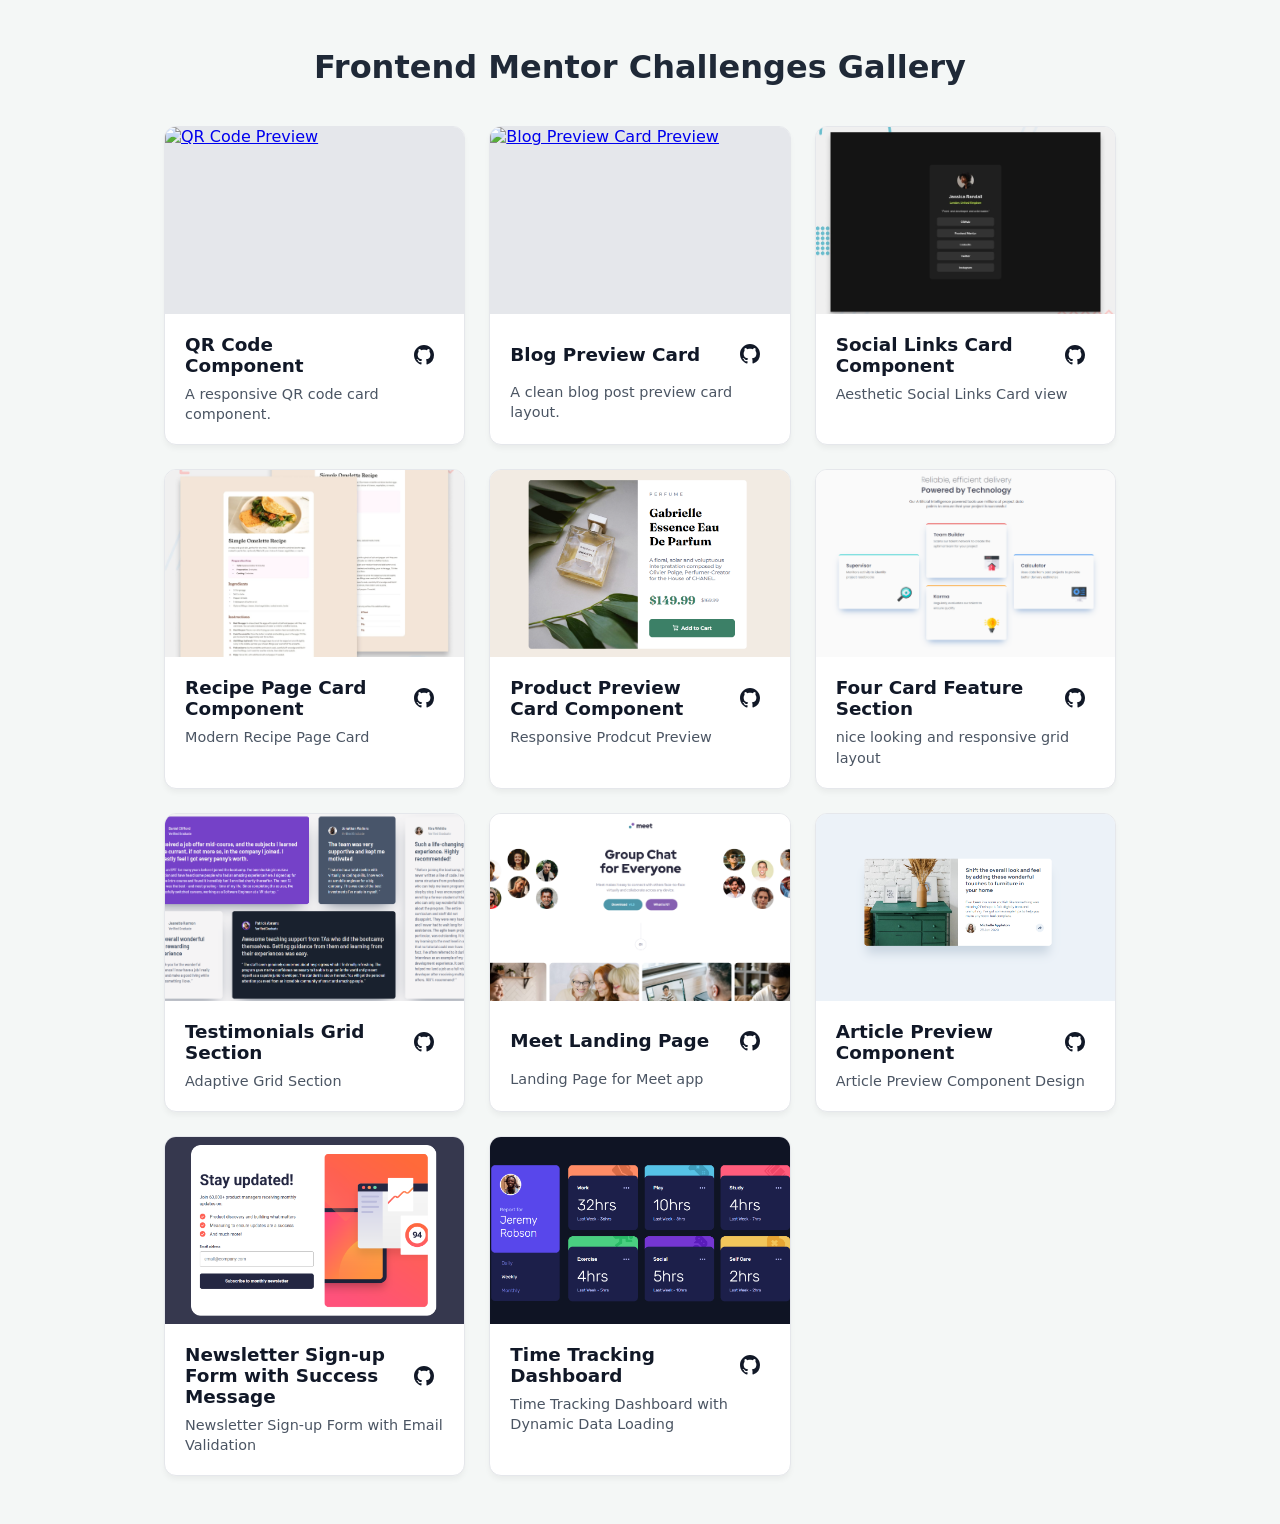
==== commit 80c91330: "add new challenge: time tracking dashboard" ====
--- a/index.html
+++ b/index.html
@@ -557,6 +557,44 @@
           <p>Newsletter Sign-up Form with Email Validation</p>
         </div>
       </article>
+
+      <!-- Challenge Card 11 -->
+      <article class="card">
+        <a href="./time-tracking-dashboard-main/" class="card-media">
+          <img
+            src="./time-tracking-dashboard-main/Screenshot.png"
+            alt="Time Tracking dashboard"
+            class="card-img"
+          />
+        </a>
+        <div class="card-body">
+          <div class="card-header">
+            <h2>
+              <a href="./time-tracking-dashboard-main/" class="card-title">
+                Time Tracking Dashboard
+              </a>
+            </h2>
+            <a
+              class="repo-link"
+              href="https://github.com/HsHs-dev/frontend-mentors-challenges-gallery/tree/main/time-tracking-dashboard-main"
+              aria-label="View Time Tracking Dashboard source code on GitHub"
+            >
+              <svg
+                class="repo-icon"
+                viewBox="0 0 16 16"
+                fill="currentColor"
+                aria-hidden="true"
+              >
+                <path
+                  fill-rule="evenodd"
+                  d="M8 0C3.58 0 0 3.58 0 8c0 3.54 2.29 6.53 5.47 7.59.4.07.55-.17.55-.38 0-.19-.01-.82-.01-1.49-2.01.37-2.53-.49-2.69-.94-.09-.23-.48-.94-.82-1.13-.28-.15-.68-.52-.01-.53.63-.01 1.08.58 1.23.82.72 1.21 1.87.87 2.33.66.07-.52.28-.87.51-1.07-1.78-.2-3.64-.89-3.64-3.95 0-.87.31-1.59.82-2.15-.08-.2-.36-1.02.08-2.12 0 0 .67-.21 2.2.82.64-.18 1.32-.27 2-.27.68 0 1.36.09 2 .27 1.53-1.04 2.2-.82 2.2-.82.44 1.1.16 1.92.08 2.12.51.56.82 1.27.82 2.15 0 3.07-1.87 3.75-3.65 3.95.29.25.54.73.54 1.48 0 1.07-.01 1.93-.01 2.2 0 .21.15.46.55.38A8.013 8.013 0 0 0 16 8c0-4.42-3.58-8-8-8z"
+                />
+              </svg>
+            </a>
+          </div>
+          <p>Time Tracking Dashboard with Dynamic Data Loading</p>
+        </div>
+      </article>
     </main>
   </body>
 </html>
